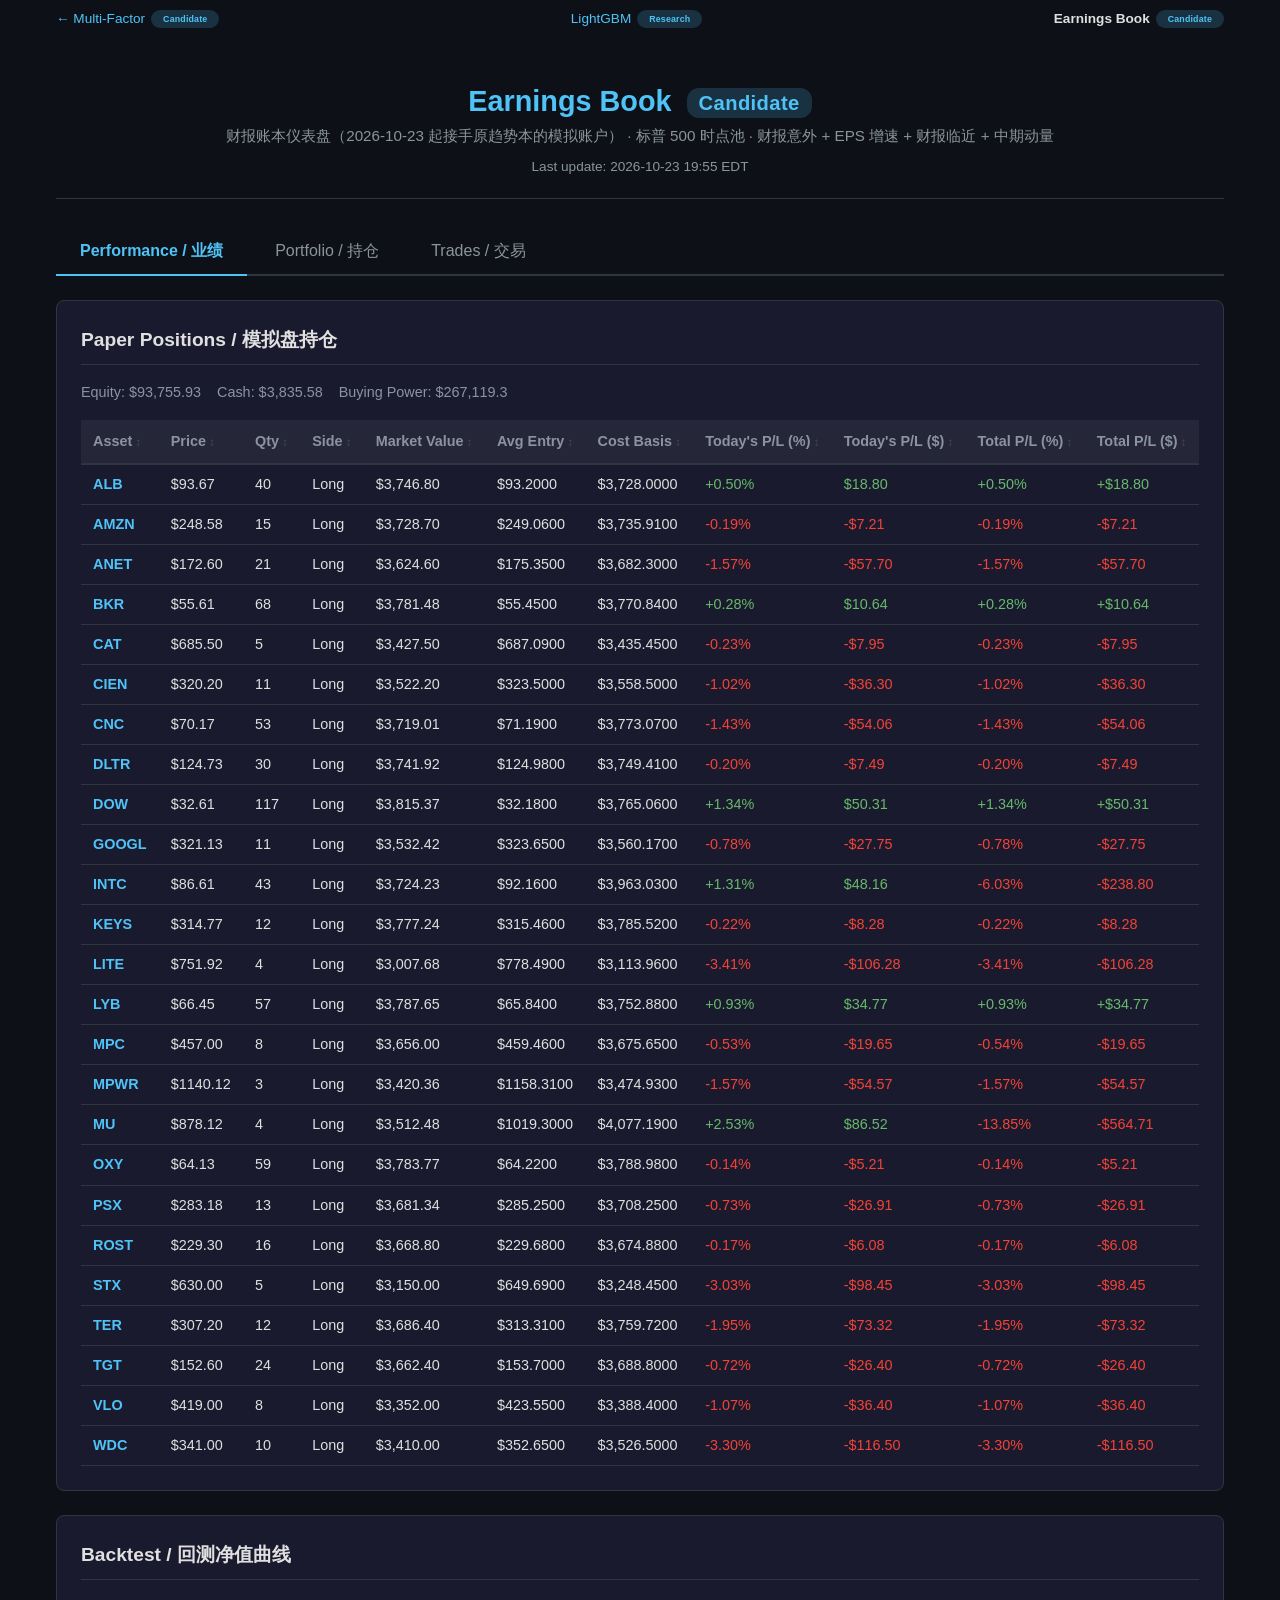
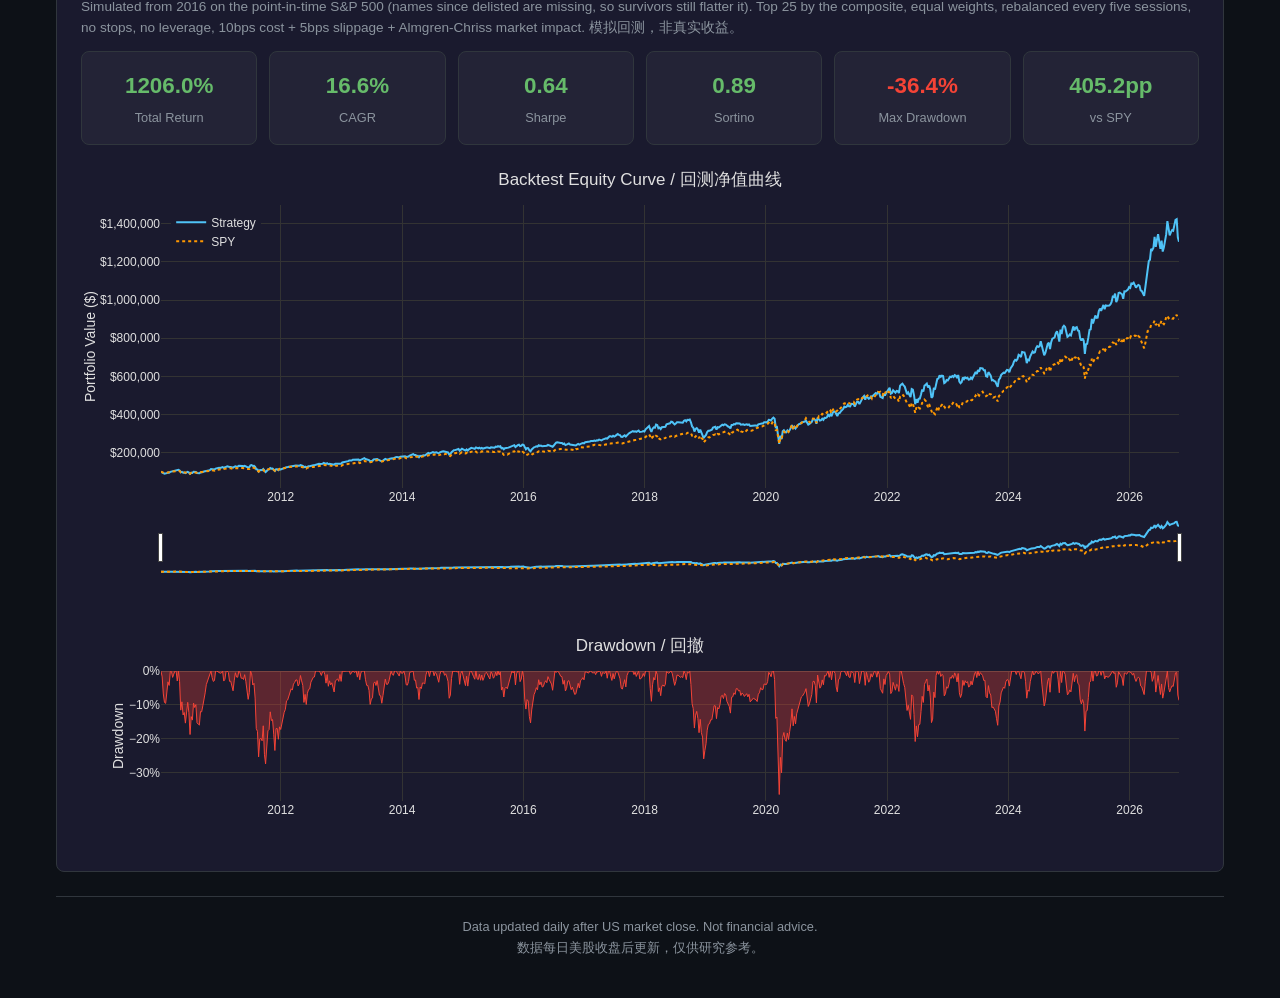
==== earnings/index.html @ 2a8c74a9 "deploy: b66de67e7247f51bb2bea776120661b5d187db31" ====
<!DOCTYPE html>
<html lang="zh-CN">
<head>
  <meta charset="UTF-8">
  <meta name="viewport" content="width=device-width, initial-scale=1.0">
  <title>Earnings Book Dashboard</title>
  <script src="https://cdn.plot.ly/plotly-2.27.0.min.js"></script>
  <link rel="stylesheet" href="../style.css">
</head>
<body>
  <nav class="strategy-nav">
    <a href="../">&larr; Multi-Factor <span class="badge badge-role">Candidate</span></a>
    <a href="../lgbm/">LightGBM <span class="badge badge-role">Research</span></a>
    <span class="strategy-nav-current">Earnings Book <span class="badge badge-role">Candidate</span></span>
  </nav>

  <header>
    <h1>Earnings Book <span class="badge badge-role">Candidate</span></h1>
    <p class="subtitle">财报账本仪表盘（2026-10-23 起接手原趋势本的模拟账户） · 标普 500 时点池 · 财报意外 + EPS 增速 + 财报临近 + 中期动量</p>
    <p id="last-update" class="meta"></p>
  </header>

  <!-- Tab Navigation -->
  <nav class="tabs">
    <button class="tab active" data-tab="tab-performance">Performance / 业绩</button>
    <button class="tab" data-tab="tab-portfolio">Portfolio / 持仓</button>
    <button class="tab" data-tab="tab-trades">Trades / 交易</button>
  </nav>

  <main>
    <!-- TAB 1: Performance (Actual + Backtest) -->
    <div id="tab-performance" class="tab-content active">
      <section id="actual-performance" style="display:none">
        <h2>Paper Performance / 模拟盘业绩 (Alpaca Paper Trading)</h2>
        <div id="actual-metrics" class="cards"></div>
        <div id="actual-chart" class="chart"></div>
      </section>

      <section id="attribution-section" style="display:none">
        <h2>Paper Alpha Attribution / 模拟盘超额收益归因</h2>
        <p class="meta" style="margin-bottom:12px">Account equity is the source of truth. Lagged ETF-factor regressions and reconstructed fills split actual return versus SPY; unexplained P&amp;L remains visible as reconciliation residual.</p>
        <div id="attribution-metrics" class="cards"></div>
        <div id="attribution-chart" class="chart"></div>
        <div id="attribution-detail-chart" class="chart"></div>
      </section>

      <section id="live-positions-section" style="display:none">
        <h2>Paper Positions / 模拟盘持仓</h2>
        <div id="live-account-info" class="info-bar"></div>
        <div class="table-wrap">
          <table id="live-positions-table">
            <thead>
              <tr>
                <th>Asset</th><th>Price</th><th>Qty</th><th>Side</th>
                <th>Market Value</th><th>Avg Entry</th><th>Cost Basis</th>
                <th>Today's P/L (%)</th><th>Today's P/L ($)</th><th>Total P/L (%)</th><th>Total P/L ($)</th>
              </tr>
            </thead>
            <tbody></tbody>
          </table>
        </div>
      </section>

      <section id="performance">
        <h2>Backtest / 回测净值曲线</h2>
        <p class="meta" style="margin-bottom:12px">Simulated from 2016 on the point-in-time S&amp;P 500 (names since delisted are missing, so survivors still flatter it). Top 25 by the composite, equal weights, rebalanced every five sessions, no stops, no leverage, 10bps cost + 5bps slippage + Almgren-Chriss market impact. 模拟回测，非真实收益。</p>
        <div id="metrics-cards" class="cards"></div>
        <div id="equity-chart" class="chart"></div>
        <div id="drawdown-chart" class="chart chart-small"></div>
      </section>
    </div>

    <!-- TAB 2: Portfolio (Holdings + Factors) -->
    <div id="tab-portfolio" class="tab-content">
      <section id="portfolio">
        <h2>Current Holdings / 当前持仓推荐</h2>
        <div class="info-bar">
          <span id="universe-badge" class="badge badge-green"></span>
          <span id="invested-pct" class="stat"></span>
          <span id="cash-pct" class="stat"></span>
        </div>
        <div class="table-wrap">
          <table id="portfolio-table">
            <thead>
              <tr>
                <th>Symbol</th>
                <th>Weight</th>
                <th>Target $</th>
                <th>Shares</th>
                <th>Price</th>
                <th>Composite Score</th>
              </tr>
            </thead>
            <tbody></tbody>
          </table>
        </div>
      </section>

    </div>

    <!-- TAB 3: Trades -->
    <div id="tab-trades" class="tab-content">
      <section id="trades">
        <h2>Trade History / 交易记录</h2>
        <p class="meta" style="margin-bottom:12px">Most recent first / 最新交易在上方</p>
        <div id="trade-list"></div>
      </section>
    </div>
  </main>

  <footer>
    <p>Data updated daily after US market close. Not financial advice.<br>
    数据每日美股收盘后更新，仅供研究参考。</p>
  </footer>

  <script>
    function symLink(symbol) {
      return `<a href="https://finance.yahoo.com/quote/${symbol}" target="_blank" rel="noopener">${symbol}</a>`;
    }

    // Tab switching
    document.querySelectorAll('.tab').forEach(btn => {
      btn.addEventListener('click', () => {
        document.querySelectorAll('.tab').forEach(b => b.classList.remove('active'));
        document.querySelectorAll('.tab-content').forEach(c => c.classList.remove('active'));
        btn.classList.add('active');
        document.getElementById(btn.dataset.tab).classList.add('active');
        // Trigger Plotly resize for charts that were hidden
        window.dispatchEvent(new Event('resize'));
      });
    });

    Promise.all([
      fetch('data/portfolio.json').then(r => r.json()),
      fetch('data/backtest.json').then(r => r.json()),
      fetch('data/trades.json').then(r => r.json()),
      fetch('data/attribution.json').then(r => r.ok ? r.json() : null).catch(() => null),
    ]).then(([portfolio, backtest, trades, attribution]) => {
      renderPortfolio(portfolio);
      renderActualPerformance(trades);
      renderAttribution(attribution);
      renderLivePositions(trades);
      renderPerformance(backtest);
      renderTrades(trades);
    }).catch(err => {
      document.querySelector('main').innerHTML =
        `<p class="error">Failed to load data. Run <code>python generate_site_earnings.py</code> first.<br>${err}</p>`;
    });

    function renderActualPerformance(data) {
      if (!data.portfolio_history || !data.portfolio_history.length) return;

      const section = document.getElementById('actual-performance');
      section.style.display = 'block';

      const hist = data.portfolio_history.filter(d => d.equity != null);
      if (hist.length < 2) return;

      // Update last point with current account equity if available
      if (data.account && data.account.equity != null) {
        hist[hist.length - 1].equity = data.account.equity;
      }

      const startEquity = hist[0].equity;
      const endEquity = hist[hist.length - 1].equity;
      const totalReturn = (endEquity / startEquity - 1) * 100;
      const totalPL = endEquity - startEquity;
      const days = hist.length;

      const dailyReturns = [];
      for (let i = 1; i < hist.length; i++) {
        if (hist[i].equity != null && hist[i-1].equity != null && hist[i-1].equity !== 0) {
          dailyReturns.push(hist[i].equity / hist[i-1].equity - 1);
        }
      }
      const avgRet = dailyReturns.reduce((a,b) => a+b, 0) / dailyReturns.length;
      const stdRet = Math.sqrt(dailyReturns.reduce((a,b) => a + (b-avgRet)**2, 0) / dailyReturns.length);
      const annualRf = data.annual_risk_free_rate ?? 0;
      const dailyRf = Math.pow(1 + annualRf, 1 / 252) - 1;
      const sharpe = stdRet > 0 ? ((avgRet - dailyRf) / stdRet * Math.sqrt(252)).toFixed(2) : 'N/A';

      let peak = 0, maxDD = 0;
      hist.forEach(d => {
        if (d.equity > peak) peak = d.equity;
        const dd = (d.equity - peak) / peak;
        if (dd < maxDD) maxDD = dd;
      });

      const cards = document.getElementById('actual-metrics');
      [
        { label: 'Total P&L', value: `${totalPL >= 0 ? '+' : ''}$${totalPL.toFixed(0)}` },
        { label: 'Return', value: `${totalReturn >= 0 ? '+' : ''}${totalReturn.toFixed(1)}%` },
        { label: 'Sharpe', value: sharpe },
        { label: 'Max Drawdown', value: `${(maxDD * 100).toFixed(1)}%` },
        { label: 'Trading Days', value: days },
        { label: 'Current Equity', value: `$${endEquity.toLocaleString()}` },
      ].forEach(it => {
        const isNeg = String(it.value).startsWith('-');
        cards.innerHTML += `<div class="card">
          <div class="card-value ${isNeg ? 'negative' : 'positive'}">${it.value}</div>
          <div class="card-label">${it.label}</div>
        </div>`;
      });

      const traces = [{
        x: hist.map(d => d.date), y: hist.map(d => d.equity),
        name: 'Strategy', line: { color: '#66bb6a', width: 2 },
      }];
      if (data.spy_history && data.spy_history.length) {
        const scale = startEquity / data.spy_history[0].equity;
        traces.push({
          x: data.spy_history.map(d => d.date), y: data.spy_history.map(d => d.equity * scale),
          name: 'SPY', line: { color: '#ff9800', width: 2, dash: 'dot' },
        });
      }
      Plotly.newPlot('actual-chart', traces, {
        paper_bgcolor: '#1a1a2e', plot_bgcolor: '#1a1a2e',
        font: { color: '#e0e0e0' },
        xaxis: { gridcolor: '#333' },
        yaxis: { title: 'Equity ($)', gridcolor: '#333', tickformat: '$,.0f' },
        margin: { l: 80, r: 20, t: 10, b: 40 },
        legend: { x: 0.02, y: 0.98, bgcolor: 'rgba(0,0,0,0.5)' },
      }, { responsive: true });
    }

    function renderAttribution(data) {
      if (!data || data.status !== 'ok' || !data.summary) return;
      const section = document.getElementById('attribution-section');
      section.style.display = 'block';
      const summary = data.summary;
      const diagnostics = data.diagnostics || {};
      const pct = value => `${value >= 0 ? '+' : ''}${(value * 100).toFixed(2)}pp`;
      const cardItems = [
        { label: 'Actual Alpha vs SPY', value: pct(summary.actual_alpha ?? 0) },
        { label: 'Six Explained Effects', value: pct(summary.explained_alpha ?? 0) },
        { label: 'Reconciliation Residual', value: pct(summary.reconciliation_residual ?? 0) },
        { label: 'Position Price Coverage', value: `${((diagnostics.price_coverage ?? 0) * 100).toFixed(1)}%` },
      ];
      document.getElementById('attribution-metrics').innerHTML = cardItems.map(it => `
        <div class="card">
          <div class="card-value ${String(it.value).startsWith('-') ? 'negative' : 'positive'}">${it.value}</div>
          <div class="card-label">${it.label}</div>
        </div>`).join('');

      const componentLabels = {
        market_beta: 'Market Beta / 市场',
        style: 'Style Factors / 风格',
        industry: 'Industry / 行业',
        stock_selection: 'Stock Selection / 选股',
        cash_drag: 'Cash Drag / 现金拖累',
        trading_costs: 'Trading Costs / 交易成本',
        reconciliation_residual: 'Residual / 对账残差',
      };
      const componentKeys = Object.keys(componentLabels);
      const componentValues = componentKeys.map(key => data.components?.[key] ?? 0);
      Plotly.newPlot('attribution-chart', [{
        type: 'bar', orientation: 'h',
        y: componentKeys.map(key => componentLabels[key]),
        x: componentValues,
        marker: { color: componentValues.map(value => value >= 0 ? '#66bb6a' : '#ef5350') },
        hovertemplate: '%{y}<br>%{x:.2%}<extra></extra>',
      }], {
        title: `Linked contribution, ${summary.period_start} to ${summary.period_end} / Carino 链接贡献`,
        paper_bgcolor: '#1a1a2e', plot_bgcolor: '#1a1a2e',
        font: { color: '#e0e0e0' },
        xaxis: { title: 'Contribution to active return', tickformat: '.1%', gridcolor: '#333', zerolinecolor: '#888' },
        margin: { l: 190, r: 30, t: 55, b: 45 },
        showlegend: false,
      }, { responsive: true });

      const details = [
        ...Object.entries(data.style_breakdown || {}).map(([name, value]) => [`Style: ${name}`, value]),
        ...Object.entries(data.industry_breakdown || {}).map(([name, value]) => [`Industry: ${name}`, value]),
      ].sort((a, b) => Math.abs(b[1]) - Math.abs(a[1]));
      const detailContainer = document.getElementById('attribution-detail-chart');
      if (!details.length) {
        detailContainer.innerHTML = '<p class="meta">Style and industry proxy history is not yet available.</p>';
        return;
      }
      Plotly.newPlot('attribution-detail-chart', [{
        type: 'bar',
        x: details.map(item => item[0]),
        y: details.map(item => item[1]),
        marker: { color: details.map(item => item[1] >= 0 ? '#4fc3f7' : '#ff9800') },
        hovertemplate: '%{x}<br>%{y:.2%}<extra></extra>',
      }], {
        title: 'Style and industry detail / 风格与行业明细',
        paper_bgcolor: '#1a1a2e', plot_bgcolor: '#1a1a2e',
        font: { color: '#e0e0e0' },
        xaxis: { tickangle: -35, gridcolor: '#333' },
        yaxis: { tickformat: '.1%', gridcolor: '#333', zerolinecolor: '#888' },
        margin: { l: 75, r: 25, t: 50, b: 145 },
        showlegend: false,
      }, { responsive: true });
    }

    function renderLivePositions(data) {
      if (!data.positions || !data.positions.length) return;

      const section = document.getElementById('live-positions-section');
      section.style.display = 'block';

      const acct = data.account || {};
      document.getElementById('live-account-info').innerHTML = `
        <span class="stat">Equity: $${(acct.equity ?? 0).toLocaleString()}</span>
        <span class="stat">Cash: $${(acct.cash ?? 0).toLocaleString()}</span>
        <span class="stat">Buying Power: $${(acct.buying_power ?? 0).toLocaleString()}</span>
      `;

      const tbody = document.querySelector('#live-positions-table tbody');
      data.positions.forEach(p => {
        const todayPct = p.today_pl_pct ?? 0;
        const todayPl = p.today_pl ?? 0;
        const totalPct = p.total_pl_pct ?? 0;
        const totalPl = p.total_pl ?? 0;
        const todayClass = todayPl >= 0 ? 'positive' : 'negative';
        const totalClass = totalPl >= 0 ? 'positive' : 'negative';
        tbody.innerHTML += `<tr>
          <td class="symbol">${symLink(p.symbol)}</td>
          <td>$${(p.current_price ?? 0).toFixed(2)}</td>
          <td>${p.qty ?? 0}</td>
          <td>${(p.side || 'long').charAt(0).toUpperCase() + (p.side || 'long').slice(1)}</td>
          <td>$${(p.market_value ?? 0).toLocaleString(undefined, {minimumFractionDigits:2, maximumFractionDigits:2})}</td>
          <td>$${(p.avg_entry_price ?? 0).toFixed(4)}</td>
          <td>$${(p.cost_basis ?? 0).toLocaleString(undefined, {minimumFractionDigits:4, maximumFractionDigits:4})}</td>
          <td class="${todayClass}">${todayPct >= 0 ? '+' : ''}${todayPct.toFixed(2)}%</td>
          <td class="${todayClass}">${todayPl >= 0 ? '' : '-'}$${Math.abs(todayPl).toFixed(2)}</td>
          <td class="${totalClass}">${totalPct >= 0 ? '+' : ''}${totalPct.toFixed(2)}%</td>
          <td class="${totalClass}">${totalPl >= 0 ? '+' : '-'}$${Math.abs(totalPl).toFixed(2)}</td>
        </tr>`;
      });
    }

    function renderPortfolio(data) {
      document.getElementById('last-update').textContent = `Last update: ${data.updated_at}`;

      const badge = document.getElementById('universe-badge');
      badge.textContent = `S&P 500 members ranked: ${data.candidates ?? '—'} of ${data.universe_size ?? '—'}`;
      document.getElementById('invested-pct').textContent = `Gross: ${data.gross_pct}%`;
      document.getElementById('cash-pct').textContent = data.cash_pct >= 0 ? `Cash: ${data.cash_pct}%` : `Margin: ${(-data.cash_pct).toFixed(1)}%`;

      const tbody = document.querySelector('#portfolio-table tbody');
      data.positions.forEach(p => {
        const hasScore = p.score != null;
        const scoreColor = hasScore && p.score > 0 ? 'positive' : 'negative';
        const scoreText = hasScore ? `${p.score > 0 ? '+' : ''}${p.score.toFixed(4)}` : '—';
        tbody.innerHTML += `<tr>
          <td class="symbol">${symLink(p.symbol)}</td>
          <td>${p.weight_pct.toFixed(1)}%</td>
          <td>$${p.dollars.toLocaleString()}</td>
          <td>${p.shares}</td>
          <td>$${p.price.toFixed(2)}</td>
          <td class="${scoreColor}">${scoreText}</td>
        </tr>`;
      });
    }

    function renderPerformance(data) {
      const m = data.metrics;
      const cards = document.getElementById('metrics-cards');
      const metric = (name, scale=1, suffix='', digits=2) =>
        m[name] == null ? 'N/A' : (m[name] * scale).toFixed(digits) + suffix;
      [
        { label: 'Total Return', value: metric('Total Return', 100, '%', 1) },
        { label: 'CAGR', value: metric('CAGR', 100, '%', 1) },
        { label: 'Sharpe', value: metric('Sharpe Ratio') },
        { label: 'Sortino', value: metric('Sortino Ratio') },
        { label: 'Max Drawdown', value: metric('Max Drawdown', 100, '%', 1) },
        { label: 'vs SPY', value: (m['Total Return'] == null || m['Benchmark Return'] == null) ? 'N/A' : ((m['Total Return'] - m['Benchmark Return']) * 100).toFixed(1) + 'pp' },
      ].forEach(it => {
        const isNeg = it.value.startsWith('-');
        cards.innerHTML += `<div class="card">
          <div class="card-value ${isNeg ? 'negative' : 'positive'}">${it.value}</div>
          <div class="card-label">${it.label}</div>
        </div>`;
      });

      Plotly.newPlot('equity-chart', [
        { x: data.dates, y: data.equity, name: 'Strategy', line: { color: '#4fc3f7', width: 2 } },
        { x: data.dates, y: data.benchmark, name: 'SPY', line: { color: '#ff9800', width: 2, dash: 'dot' } },
      ], {
        title: 'Backtest Equity Curve / 回测净值曲线',
        paper_bgcolor: '#1a1a2e', plot_bgcolor: '#1a1a2e',
        font: { color: '#e0e0e0' },
        xaxis: { rangeslider: { visible: true }, gridcolor: '#333' },
        yaxis: { title: 'Portfolio Value ($)', gridcolor: '#333', tickformat: '$,.0f' },
        legend: { x: 0.01, y: 0.99 },
        margin: { l: 80, r: 20, t: 40, b: 40 },
      }, { responsive: true });

      Plotly.newPlot('drawdown-chart', [
        { x: data.dates, y: data.drawdown, fill: 'tozeroy', fillcolor: 'rgba(244,67,54,0.3)',
          line: { color: '#f44336', width: 1 }, name: 'Drawdown' },
      ], {
        title: 'Drawdown / 回撤',
        paper_bgcolor: '#1a1a2e', plot_bgcolor: '#1a1a2e',
        font: { color: '#e0e0e0' },
        xaxis: { gridcolor: '#333' },
        yaxis: { title: 'Drawdown', gridcolor: '#333', tickformat: '.0%' },
        margin: { l: 80, r: 20, t: 40, b: 30 },
        showlegend: false,
      }, { responsive: true });
    }


    function renderTrades(data) {
      const container = document.getElementById('trade-list');

      if (!data.rebalances || !data.rebalances.length) {
        container.innerHTML = '<p class="empty">No trade history yet.</p>';
        return;
      }

      // Data from Alpaca is already sorted newest-first; local logs are oldest-first
      // Ensure newest first by sorting on date descending
      const sorted = [...data.rebalances].sort((a, b) => b.date.localeCompare(a.date));

      sorted.forEach((reb, i) => {
        const section = document.createElement('details');
        section.className = 'trade-group';
        if (i === 0) section.setAttribute('open', '');

        const buys = reb.trades.filter(t => t.side === 'buy');
        const sells = reb.trades.filter(t => t.side === 'sell');
        const summary = `${reb.date} — ${sells.length} sells, ${buys.length} buys`;

        section.innerHTML = `<summary>${summary}</summary>
          <table class="trade-table">
            <thead><tr><th>Side</th><th>Symbol</th><th>Qty</th><th>Price</th><th>Slippage</th></tr></thead>
            <tbody>
              ${reb.trades.map(t => `<tr class="${t.side}">
                <td>${t.side.toUpperCase()}</td>
                <td class="symbol">${symLink(t.symbol)}</td>
                <td>${t.quantity}</td>
                <td>$${(t.price || 0).toFixed(2)}</td>
                <td>${(t.slippage_bps || 0).toFixed(1)} bps</td>
              </tr>`).join('')}
            </tbody>
          </table>`;
        container.appendChild(section);
      });
    }
    // ---- Sortable tables ----
    function makeSortable(table) {
      const headers = table.querySelectorAll('th');
      headers.forEach((th, colIdx) => {
        th.style.cursor = 'pointer';
        th.title = 'Click to sort';
        th.addEventListener('click', () => {
          const tbody = table.querySelector('tbody');
          const rows = Array.from(tbody.querySelectorAll('tr'));
          const asc = th.dataset.sortDir !== 'asc';
          // Reset all headers
          headers.forEach(h => { h.dataset.sortDir = ''; h.classList.remove('sort-asc','sort-desc'); });
          th.dataset.sortDir = asc ? 'asc' : 'desc';
          th.classList.add(asc ? 'sort-asc' : 'sort-desc');

          rows.sort((a, b) => {
            let av = a.cells[colIdx]?.textContent.trim() || '';
            let bv = b.cells[colIdx]?.textContent.trim() || '';
            // Parse numeric: strip $, %, +, commas, bps
            const toNum = s => parseFloat(s.replace(/[$,%+bps\s,]/g, '')) || 0;
            const an = toNum(av), bn = toNum(bv);
            if (!isNaN(an) && !isNaN(bn) && av.match(/[\d.$%+-]/)) {
              return asc ? an - bn : bn - an;
            }
            return asc ? av.localeCompare(bv) : bv.localeCompare(av);
          });
          rows.forEach(r => tbody.appendChild(r));
        });
      });
    }

    // Apply to all tables after render
    setTimeout(() => {
      document.querySelectorAll('table').forEach(makeSortable);
    }, 2000);
  </script>
</body>
</html>
---- style.css ----
/* Quant Dashboard — Dark Theme */
:root {
  --bg: #0d1117;
  --surface: #1a1a2e;
  --border: #30363d;
  --text: #e0e0e0;
  --text-muted: #8b949e;
  --accent: #4fc3f7;
  --green: #66bb6a;
  --red: #f44336;
  --yellow: #ffa726;
}

* { margin: 0; padding: 0; box-sizing: border-box; }

/* Tab Navigation */
.tabs {
  display: flex;
  gap: 4px;
  margin-bottom: 24px;
  border-bottom: 2px solid var(--border);
  padding-bottom: 0;
}
.tab {
  background: none;
  border: none;
  color: var(--text-muted);
  font-size: 1em;
  padding: 12px 24px;
  cursor: pointer;
  border-bottom: 2px solid transparent;
  margin-bottom: -2px;
  transition: all 0.2s;
}
.tab:hover { color: var(--text); }
.tab.active {
  color: var(--accent);
  border-bottom-color: var(--accent);
  font-weight: 600;
}
.tab-content { display: none; }
.tab-content.active { display: block; }

body {
  background: var(--bg);
  color: var(--text);
  font-family: -apple-system, 'Segoe UI', Roboto, 'Helvetica Neue', Arial, sans-serif;
  line-height: 1.6;
  padding: 0 16px;
  max-width: 1200px;
  margin: 0 auto;
}

header {
  text-align: center;
  padding: 40px 0 20px;
  border-bottom: 1px solid var(--border);
  margin-bottom: 30px;
}
header h1 { font-size: 1.8em; color: var(--accent); }
.subtitle { color: var(--text-muted); font-size: 0.95em; }
.meta { color: var(--text-muted); font-size: 0.85em; margin-top: 8px; }

section {
  background: var(--surface);
  border: 1px solid var(--border);
  border-radius: 8px;
  padding: 24px;
  margin-bottom: 24px;
}
section h2 {
  font-size: 1.2em;
  margin-bottom: 16px;
  padding-bottom: 8px;
  border-bottom: 1px solid var(--border);
}

/* Info bar */
.info-bar {
  display: flex;
  gap: 16px;
  align-items: center;
  margin-bottom: 16px;
  flex-wrap: wrap;
}
.badge {
  padding: 4px 12px;
  border-radius: 12px;
  font-size: 0.85em;
  font-weight: 600;
}
.badge-green { background: rgba(102,187,106,0.2); color: var(--green); }
.badge-yellow { background: rgba(255,167,38,0.2); color: var(--yellow); }
.badge-red { background: rgba(244,67,54,0.2); color: var(--red); }
.stat { color: var(--text-muted); font-size: 0.9em; }

/* Tables */
.table-wrap { overflow-x: auto; }
table {
  width: 100%;
  border-collapse: collapse;
  font-size: 0.9em;
}
th {
  text-align: left;
  padding: 10px 12px;
  background: rgba(255,255,255,0.05);
  color: var(--text-muted);
  font-weight: 600;
  border-bottom: 2px solid var(--border);
  cursor: pointer;
  user-select: none;
  white-space: nowrap;
}
th::after { content: ' \2195'; opacity: 0.3; font-size: 0.8em; }
th.sort-asc::after { content: ' \2191'; opacity: 1; }
th.sort-desc::after { content: ' \2193'; opacity: 1; }
td {
  padding: 8px 12px;
  border-bottom: 1px solid var(--border);
}
tr:hover { background: rgba(255,255,255,0.03); }
.symbol { font-weight: 700; }
.symbol a { color: var(--accent); text-decoration: none; }
.symbol a:hover { text-decoration: underline; }
.positive { color: var(--green); }
.negative { color: var(--red); }

/* Metric cards */
.cards {
  display: grid;
  grid-template-columns: repeat(auto-fit, minmax(140px, 1fr));
  gap: 12px;
  margin-bottom: 20px;
}
.card {
  background: rgba(255,255,255,0.04);
  border: 1px solid var(--border);
  border-radius: 8px;
  padding: 16px;
  text-align: center;
}
.card-value {
  font-size: 1.4em;
  font-weight: 700;
}
.card-label {
  font-size: 0.8em;
  color: var(--text-muted);
  margin-top: 4px;
}

/* Charts */
.chart { margin-bottom: 16px; }
.chart-small { height: 200px; }

/* Trade history */
.trade-group {
  margin-bottom: 8px;
  border: 1px solid var(--border);
  border-radius: 6px;
}
.trade-group summary {
  padding: 12px 16px;
  cursor: pointer;
  font-weight: 600;
  background: rgba(255,255,255,0.03);
  border-radius: 6px;
}
.trade-group summary:hover { background: rgba(255,255,255,0.06); }
.trade-group[open] summary { border-bottom: 1px solid var(--border); border-radius: 6px 6px 0 0; }
.trade-table { font-size: 0.85em; }
.trade-table .buy td:first-child { color: var(--green); }
.trade-table .sell td:first-child { color: var(--red); }

/* Error & empty */
.error { color: var(--red); padding: 40px; text-align: center; }
.error code { background: rgba(255,255,255,0.1); padding: 2px 8px; border-radius: 4px; }
.empty { color: var(--text-muted); text-align: center; padding: 20px; }

/* Footer */
footer {
  text-align: center;
  color: var(--text-muted);
  font-size: 0.8em;
  padding: 20px 0 40px;
  border-top: 1px solid var(--border);
  margin-top: 20px;
}

/* Strategy cross-navigation */
.strategy-nav {
  display: flex;
  justify-content: space-between;
  align-items: center;
  padding: 8px 0;
  margin-bottom: 0;
  font-size: 0.85em;
  color: var(--text-muted);
}
.strategy-nav a {
  color: var(--accent);
  text-decoration: none;
}
.strategy-nav a:hover {
  text-decoration: underline;
}
.strategy-nav-current {
  font-weight: 600;
  color: var(--text);
}

/* Mobile */
@media (max-width: 600px) {
  header h1 { font-size: 1.3em; }
  section { padding: 16px; }
  .cards { grid-template-columns: repeat(3, 1fr); }
  .card-value { font-size: 1.1em; }
}

.badge-role {
  background: rgba(79, 195, 247, 0.18);
  color: #4fc3f7;
  font-size: 0.7em;
  vertical-align: middle;
  margin-left: 0.35em;
  font-weight: 600;
  letter-spacing: 0.02em;
}
.strategy-nav .badge-role {
  font-size: 0.65em;
  margin-left: 0.25em;
}
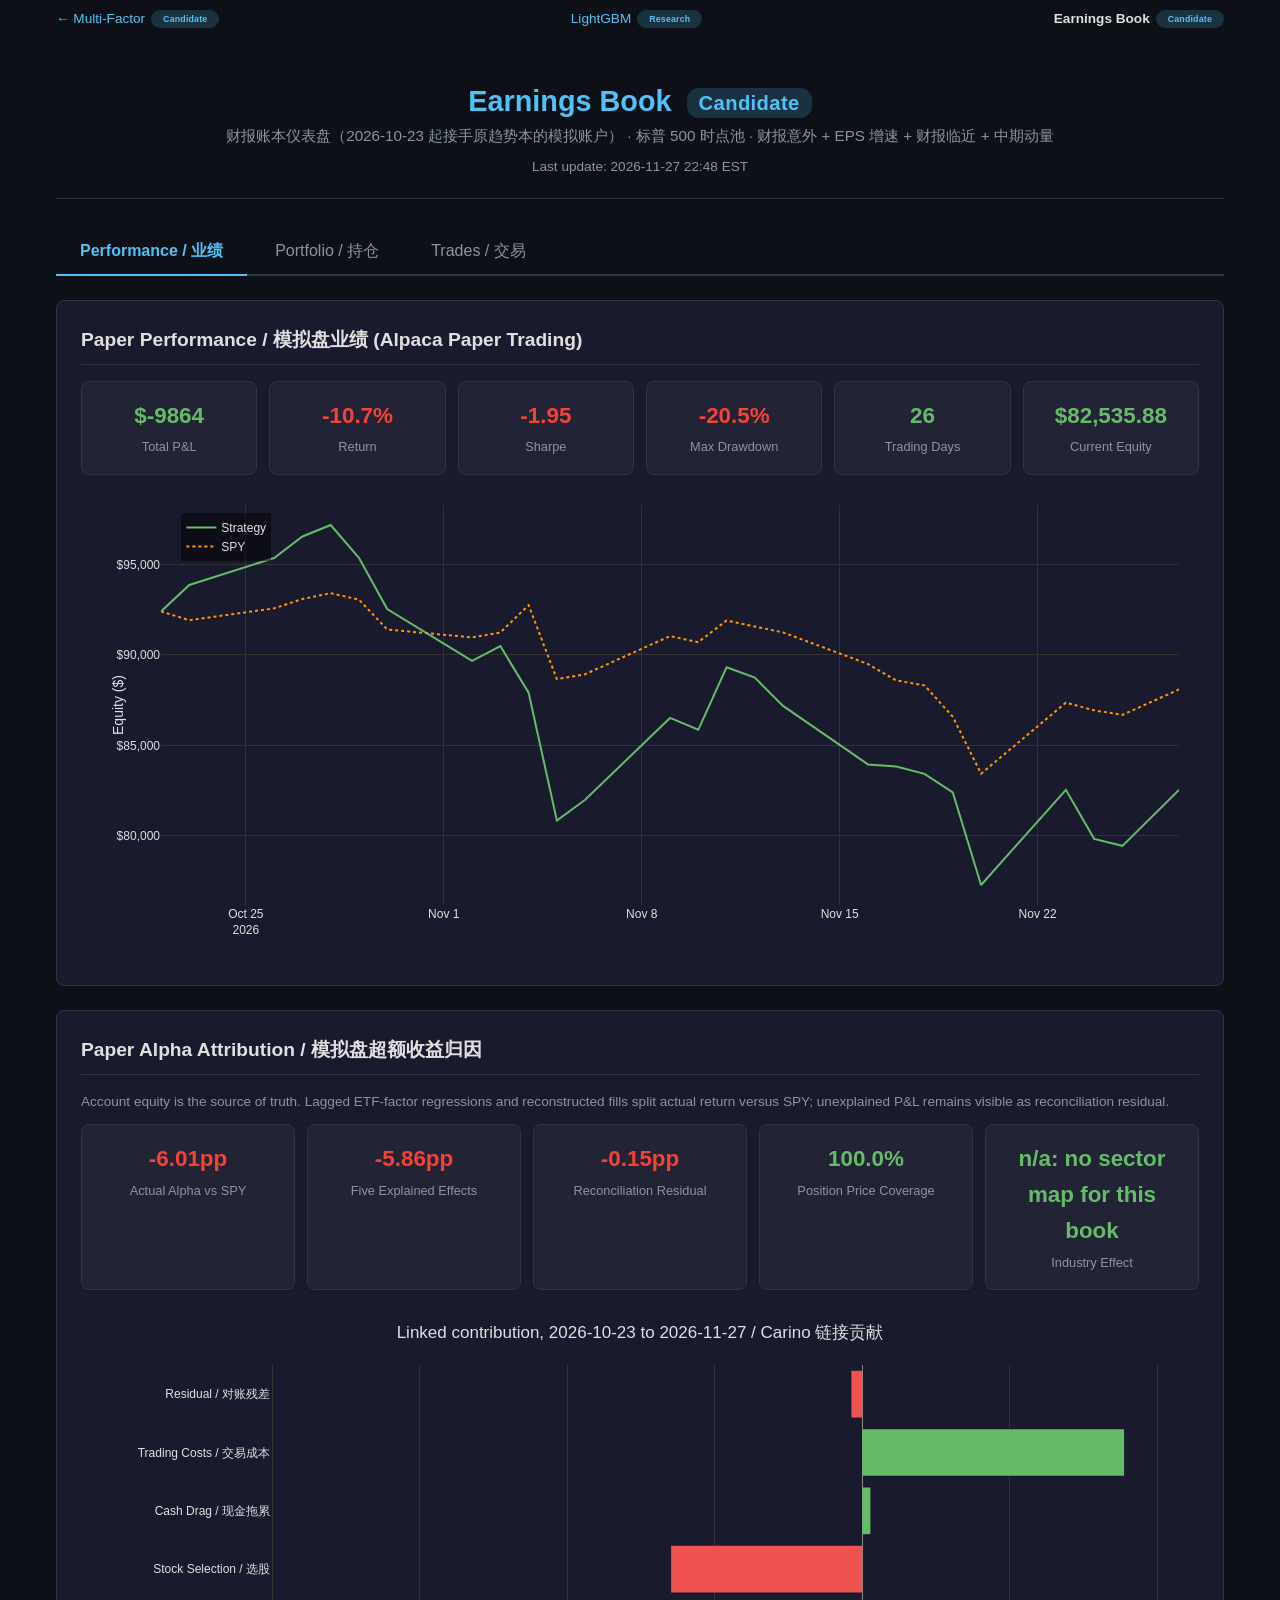
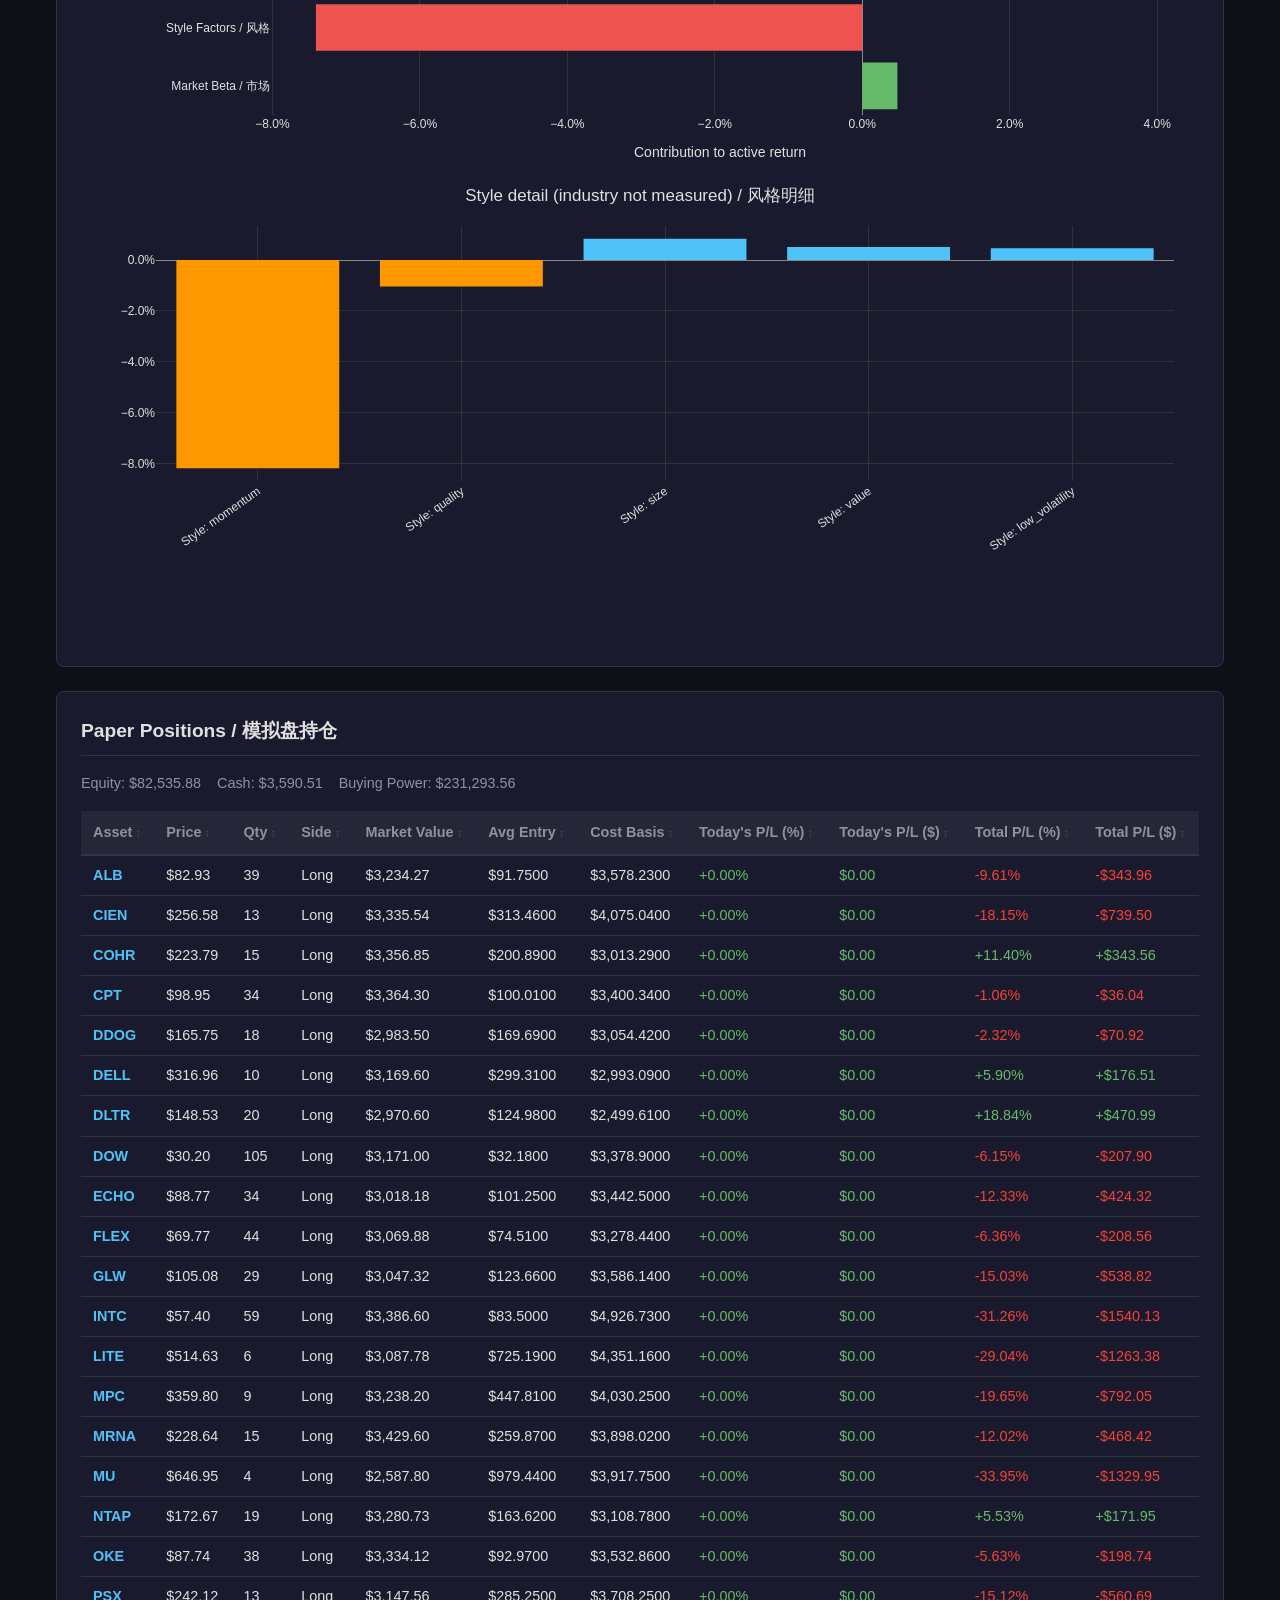
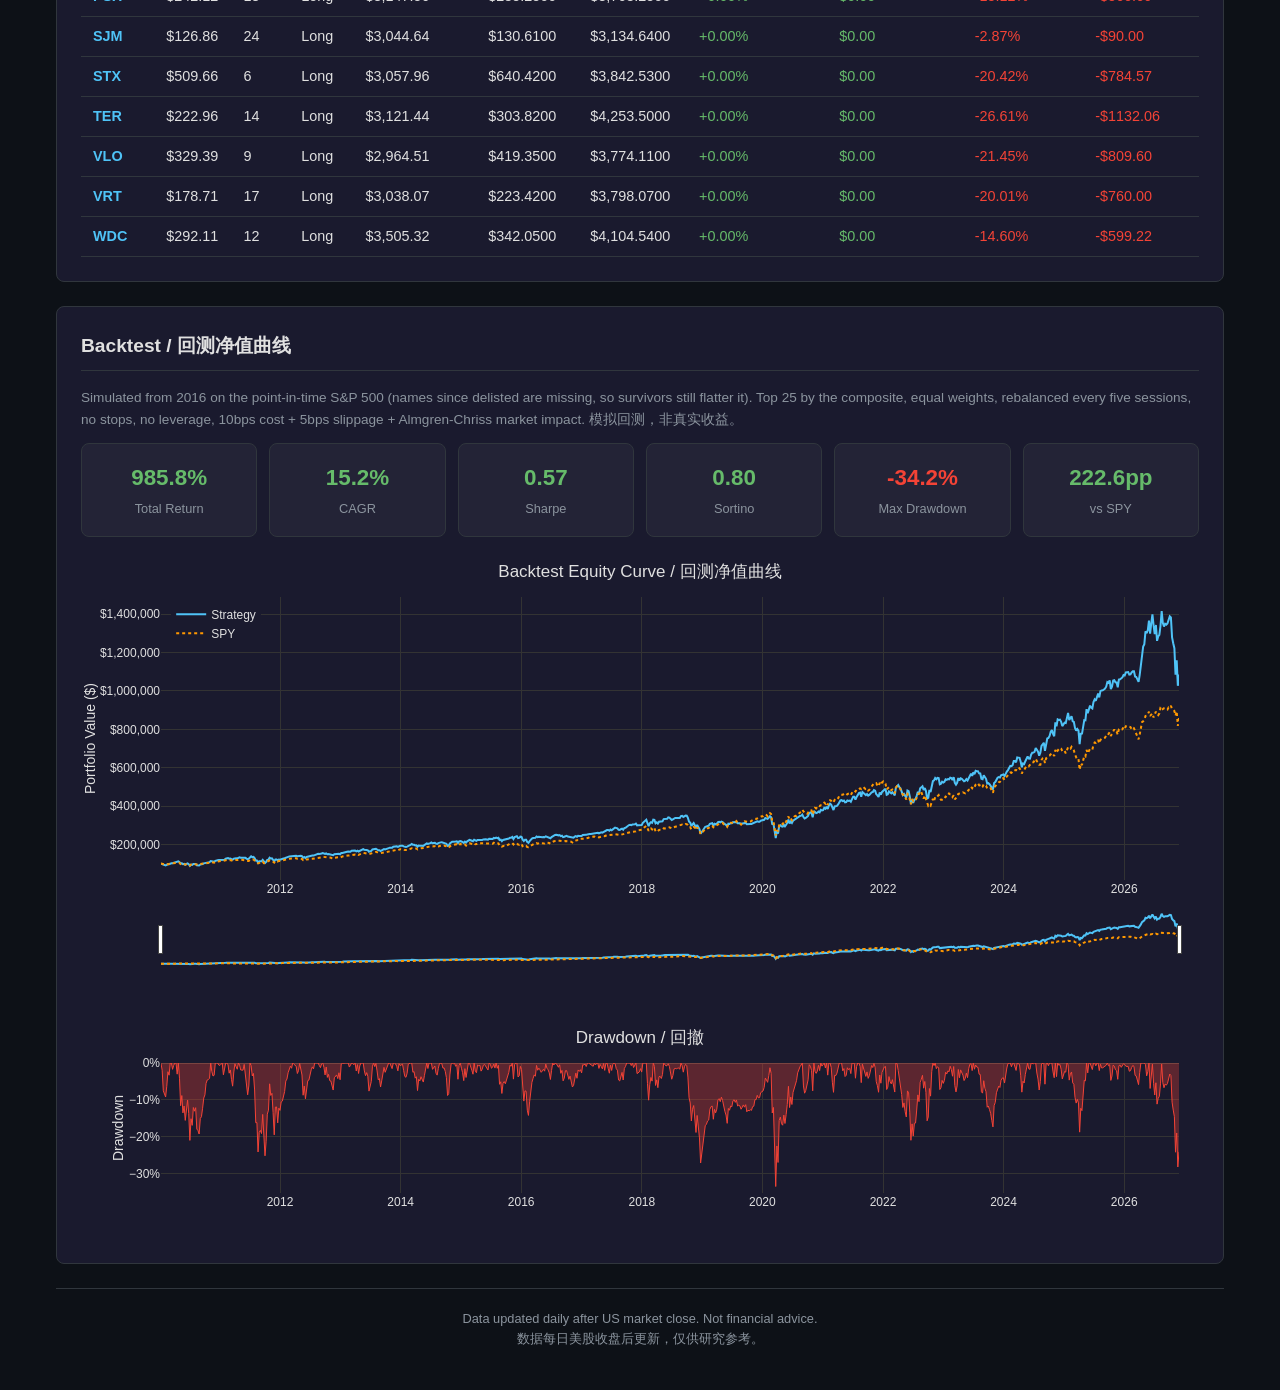
==== commit e424049b: "deploy: 50bcfadc684ed71aa5b3a35767a2d3e43e5f4ba9" ====
--- a/earnings/index.html
+++ b/earnings/index.html
@@ -156,8 +156,9 @@
       const hist = data.portfolio_history.filter(d => d.equity != null);
       if (hist.length < 2) return;
 
-      // Update last point with current account equity if available
-      if (data.account && data.account.equity != null) {
+      // Legacy fallback: site_common already aligns post-close equity onto the
+      // matching session; avoid overwriting an older close when equity_aligned is set.
+      if (!data.equity_aligned && data.account && data.account.equity != null) {
         hist[hist.length - 1].equity = data.account.equity;
       }
 
@@ -230,12 +231,19 @@
       const summary = data.summary;
       const diagnostics = data.diagnostics || {};
       const pct = value => `${value >= 0 ? '+' : ''}${(value * 100).toFixed(2)}pp`;
+      // A component the attribution did not measure (industry, when the book
+      // has no sector classification) is absent from data.components; it is
+      // shown as not available, never drawn as a zero bar.
+      const industryMeasured = diagnostics.industry_available !== false;
       const cardItems = [
         { label: 'Actual Alpha vs SPY', value: pct(summary.actual_alpha ?? 0) },
-        { label: 'Six Explained Effects', value: pct(summary.explained_alpha ?? 0) },
+        { label: industryMeasured ? 'Six Explained Effects' : 'Five Explained Effects', value: pct(summary.explained_alpha ?? 0) },
         { label: 'Reconciliation Residual', value: pct(summary.reconciliation_residual ?? 0) },
         { label: 'Position Price Coverage', value: `${((diagnostics.price_coverage ?? 0) * 100).toFixed(1)}%` },
       ];
+      if (!industryMeasured) {
+        cardItems.push({ label: 'Industry Effect', value: 'n/a: no sector map for this book' });
+      }
       document.getElementById('attribution-metrics').innerHTML = cardItems.map(it => `
         <div class="card">
           <div class="card-value ${String(it.value).startsWith('-') ? 'negative' : 'positive'}">${it.value}</div>
@@ -251,7 +259,7 @@
         trading_costs: 'Trading Costs / 交易成本',
         reconciliation_residual: 'Residual / 对账残差',
       };
-      const componentKeys = Object.keys(componentLabels);
+      const componentKeys = Object.keys(componentLabels).filter(key => key in (data.components || {}));
       const componentValues = componentKeys.map(key => data.components?.[key] ?? 0);
       Plotly.newPlot('attribution-chart', [{
         type: 'bar', orientation: 'h',
@@ -274,7 +282,9 @@
       ].sort((a, b) => Math.abs(b[1]) - Math.abs(a[1]));
       const detailContainer = document.getElementById('attribution-detail-chart');
       if (!details.length) {
-        detailContainer.innerHTML = '<p class="meta">Style and industry proxy history is not yet available.</p>';
+        detailContainer.innerHTML = industryMeasured
+          ? '<p class="meta">Style and industry proxy history is not yet available.</p>'
+          : '<p class="meta">Style proxy history is not yet available; industry is not measured for this book.</p>';
         return;
       }
       Plotly.newPlot('attribution-detail-chart', [{
@@ -284,7 +294,7 @@
         marker: { color: details.map(item => item[1] >= 0 ? '#4fc3f7' : '#ff9800') },
         hovertemplate: '%{x}<br>%{y:.2%}<extra></extra>',
       }], {
-        title: 'Style and industry detail / 风格与行业明细',
+        title: industryMeasured ? 'Style and industry detail / 风格与行业明细' : 'Style detail (industry not measured) / 风格明细',
         paper_bgcolor: '#1a1a2e', plot_bgcolor: '#1a1a2e',
         font: { color: '#e0e0e0' },
         xaxis: { tickangle: -35, gridcolor: '#333' },
